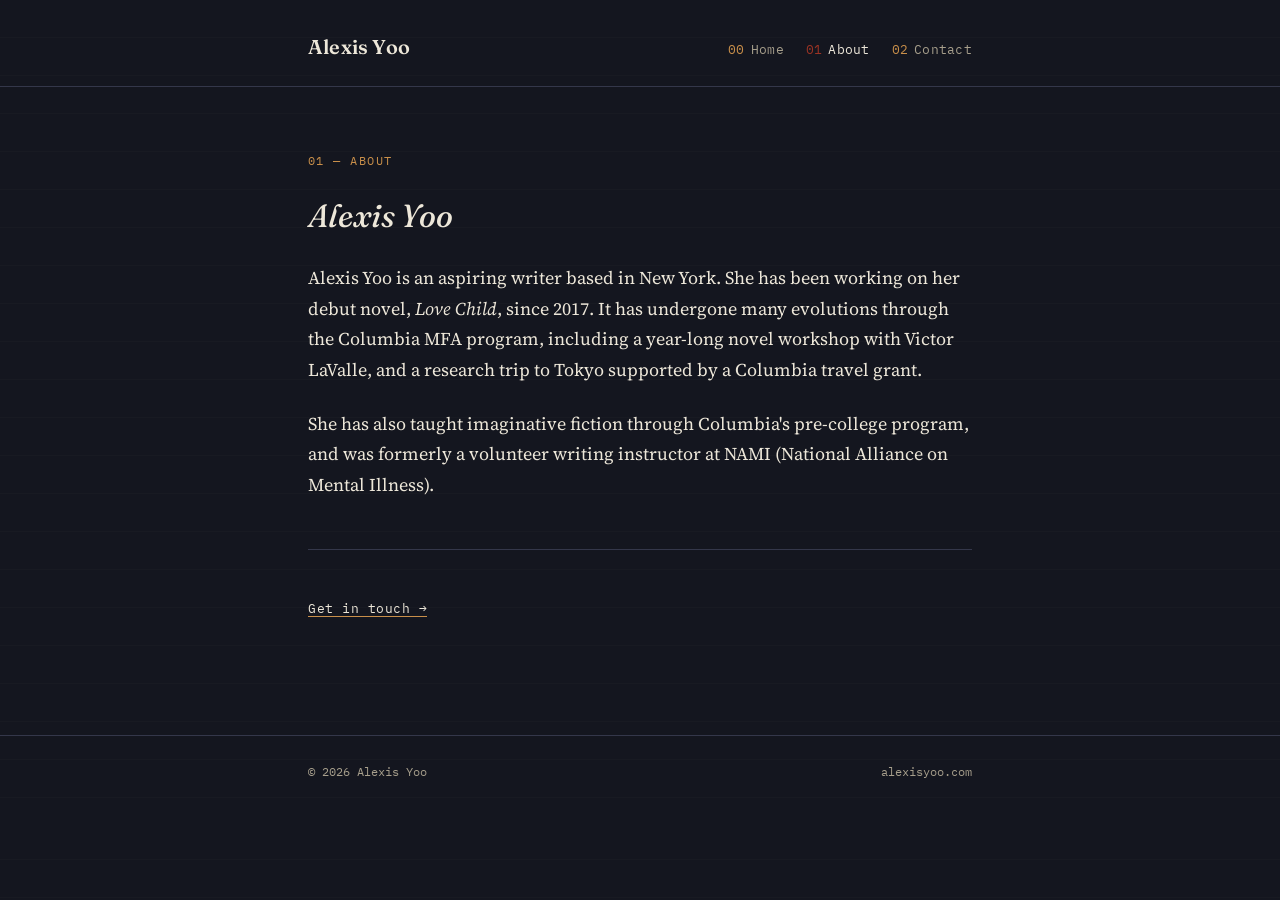
==== about.html @ 3e4c3f4c "Add files via upload" ====
<!DOCTYPE html>
<html lang="en">
<head>
<meta charset="UTF-8">
<meta name="viewport" content="width=device-width, initial-scale=1.0">
<title>About — Alexis Yoo</title>
<meta name="description" content="About Alexis Yoo, writer based in New York.">
<link rel="stylesheet" href="style.css">
</head>
<body>

<header class="site">
  <div class="header-inner">
    <div class="mark"><a href="index.html">Alexis Yoo</a></div>
    <nav class="pages" aria-label="Site">
      <a href="index.html"><span class="num">00</span>Home</a>
      <a href="about.html" aria-current="page"><span class="num">01</span>About</a>
      <a href="contact.html"><span class="num">02</span>Contact</a>
    </nav>
  </div>
</header>

<main>
  <div class="wrap">
    <p class="eyebrow">01 — About</p>
    <h2 style="font-size: 2rem; font-style: italic;">Alexis Yoo</h2>

    <p>Alexis Yoo is an aspiring writer based in New York. She has been working on her debut novel, <em>Love Child</em>, since 2017. It has undergone many evolutions through the Columbia MFA program, including a year-long novel workshop with Victor LaValle, and a research trip to Tokyo supported by a Columbia travel grant.</p>

    <p>She has also taught imaginative fiction through Columbia's pre-college program, and was formerly a volunteer writing instructor at NAMI (National Alliance on Mental Illness).</p>

    <hr class="rule">
    <p class="byline"><a href="contact.html">Get in touch →</a></p>
  </div>
</main>

<footer class="site">
  <div class="wrap">
    <span>&copy; 2026 Alexis Yoo</span>
    <span>alexisyoo.com</span>
  </div>
</footer>

</body>
</html>
---- style.css ----
@import url('https://fonts.googleapis.com/css2?family=Fraunces:ital,opsz,wght@0,9..144,300;0,9..144,450;0,9..144,600;1,9..144,450&family=Source+Serif+4:ital,wght@0,400;0,600;1,400&family=IBM+Plex+Mono:wght@400;500&display=swap');

:root {
  --ink: #14161f;
  --ink-soft: #1b1e2b;
  --paper: #ede7d9;
  --paper-dim: #a79f8c;
  --rule: #34374a;
  --accent: #9a3324;      /* manuscript red, editor's pencil */
  --accent-soft: #c98f4a; /* aged gold, hover / signature */
  --max: 720px;
}

* { box-sizing: border-box; }

html {
  scroll-behavior: smooth;
}

body {
  margin: 0;
  background: var(--ink);
  color: var(--paper);
  font-family: 'Source Serif 4', Georgia, serif;
  font-size: 18px;
  line-height: 1.7;
  -webkit-font-smoothing: antialiased;
  background-image: repeating-linear-gradient(
    to bottom,
    transparent,
    transparent 37px,
    rgba(237, 231, 217, 0.035) 38px
  );
}

::selection {
  background: var(--accent);
  color: var(--paper);
}

a {
  color: var(--paper);
  text-decoration-color: var(--accent-soft);
  text-underline-offset: 3px;
}
a:hover, a:focus-visible {
  color: var(--accent-soft);
}
a:focus-visible {
  outline: 1px dashed var(--accent-soft);
  outline-offset: 3px;
}

.wrap {
  max-width: var(--max);
  margin: 0 auto;
  padding: 0 28px;
}

/* ---- Header / manuscript nav ---- */
header.site {
  border-bottom: 1px solid var(--rule);
}
.header-inner {
  max-width: var(--max);
  margin: 0 auto;
  padding: 30px 28px 22px;
  display: flex;
  align-items: baseline;
  justify-content: space-between;
  gap: 24px;
}
.mark {
  font-family: 'Fraunces', serif;
  font-weight: 600;
  font-size: 20px;
  letter-spacing: 0.01em;
}
.mark a { text-decoration: none; }

nav.pages {
  font-family: 'IBM Plex Mono', monospace;
  font-size: 13px;
  letter-spacing: 0.02em;
  display: flex;
  gap: 22px;
  color: var(--paper-dim);
}
nav.pages a {
  text-decoration: none;
  color: var(--paper-dim);
  position: relative;
}
nav.pages a .num {
  color: var(--accent-soft);
  margin-right: 6px;
}
nav.pages a:hover,
nav.pages a[aria-current="page"] {
  color: var(--paper);
}
nav.pages a[aria-current="page"] .num {
  color: var(--accent);
}

/* ---- Main ---- */
main {
  padding: 64px 0 100px;
}

.eyebrow {
  font-family: 'IBM Plex Mono', monospace;
  font-size: 12px;
  letter-spacing: 0.12em;
  text-transform: uppercase;
  color: var(--accent-soft);
  margin: 0 0 18px;
}

h1 {
  font-family: 'Fraunces', serif;
  font-weight: 450;
  font-style: italic;
  font-size: clamp(2.4rem, 6vw, 3.6rem);
  line-height: 1.08;
  margin: 0 0 0.3em;
  letter-spacing: -0.01em;
}

h1 .cursor {
  display: inline-block;
  width: 0.5ch;
  background: var(--accent);
  margin-left: 4px;
  animation: blink 1.1s steps(1) infinite;
}
@keyframes blink {
  50% { opacity: 0; }
}
@media (prefers-reduced-motion: reduce) {
  h1 .cursor { animation: none; opacity: 1; }
}

h2 {
  font-family: 'Fraunces', serif;
  font-weight: 450;
  font-size: 1.5rem;
  margin: 0 0 0.6em;
  color: var(--paper);
}

p {
  margin: 0 0 1.3em;
  color: var(--paper);
}
p.lede {
  font-size: 1.15rem;
  color: var(--paper-dim);
  max-width: 56ch;
}

.rule {
  border: none;
  border-top: 1px solid var(--rule);
  margin: 48px 0;
}

.byline {
  font-family: 'IBM Plex Mono', monospace;
  font-size: 12.5px;
  color: var(--paper-dim);
  letter-spacing: 0.04em;
}

/* ---- Home hero list of pieces ---- */
.index-list {
  list-style: none;
  margin: 40px 0 0;
  padding: 0;
  border-top: 1px solid var(--rule);
}
.index-list li {
  border-bottom: 1px solid var(--rule);
}
.index-list a {
  display: flex;
  align-items: baseline;
  gap: 18px;
  padding: 20px 2px;
  text-decoration: none;
}
.index-list .num {
  font-family: 'IBM Plex Mono', monospace;
  font-size: 13px;
  color: var(--accent-soft);
  width: 2ch;
}
.index-list .title {
  font-family: 'Fraunces', serif;
  font-size: 1.15rem;
  flex: 1;
}
.index-list .go {
  font-family: 'IBM Plex Mono', monospace;
  font-size: 12px;
  color: var(--paper-dim);
  opacity: 0;
  transition: opacity 0.15s ease;
}
.index-list a:hover .go,
.index-list a:focus-visible .go {
  opacity: 1;
}

/* ---- Contact ---- */
.contact-block {
  margin-top: 8px;
}
.contact-email {
  font-family: 'IBM Plex Mono', monospace;
  font-size: 1.05rem;
  display: inline-block;
  padding: 4px 0;
  border-bottom: 1px solid var(--accent-soft);
}

.field {
  margin-bottom: 22px;
}
.field label {
  display: block;
  font-family: 'IBM Plex Mono', monospace;
  font-size: 12px;
  letter-spacing: 0.06em;
  text-transform: uppercase;
  color: var(--paper-dim);
  margin-bottom: 8px;
}
.field input,
.field textarea {
  width: 100%;
  background: transparent;
  border: none;
  border-bottom: 1px solid var(--rule);
  color: var(--paper);
  font-family: 'Source Serif 4', serif;
  font-size: 1rem;
  padding: 8px 2px;
}
.field input:focus,
.field textarea:focus {
  outline: none;
  border-bottom-color: var(--accent-soft);
}
.field textarea { resize: vertical; min-height: 100px; }

button.submit {
  font-family: 'IBM Plex Mono', monospace;
  font-size: 13px;
  letter-spacing: 0.04em;
  background: transparent;
  color: var(--paper);
  border: 1px solid var(--accent-soft);
  padding: 12px 20px;
  cursor: pointer;
  margin-top: 8px;
}
button.submit:hover {
  background: var(--accent-soft);
  color: var(--ink);
}

.note {
  font-family: 'IBM Plex Mono', monospace;
  font-size: 12px;
  color: var(--paper-dim);
  margin-top: 10px;
}

/* ---- Footer ---- */
footer.site {
  border-top: 1px solid var(--rule);
  padding: 26px 0 40px;
}
footer.site .wrap {
  display: flex;
  justify-content: space-between;
  align-items: baseline;
  font-family: 'IBM Plex Mono', monospace;
  font-size: 12px;
  color: var(--paper-dim);
}

@media (max-width: 520px) {
  .header-inner { flex-direction: column; gap: 10px; align-items: flex-start; }
  footer.site .wrap { flex-direction: column; gap: 6px; }
}
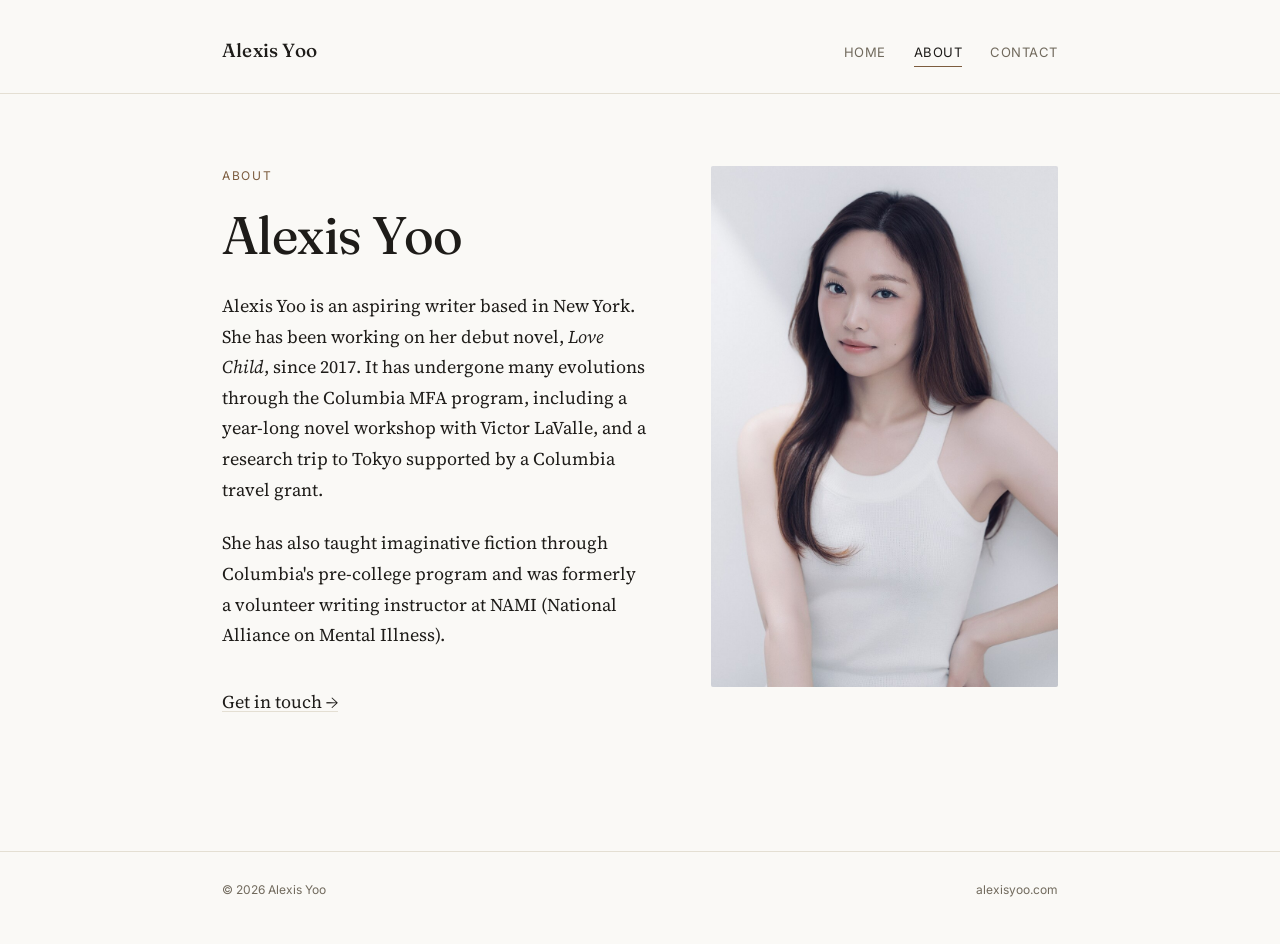
==== commit 94c56a64: "Add files via upload" ====
--- a/about.html
+++ b/about.html
@@ -13,24 +13,27 @@
   <div class="header-inner">
     <div class="mark"><a href="index.html">Alexis Yoo</a></div>
     <nav class="pages" aria-label="Site">
-      <a href="index.html"><span class="num">00</span>Home</a>
-      <a href="about.html" aria-current="page"><span class="num">01</span>About</a>
-      <a href="contact.html"><span class="num">02</span>Contact</a>
+      <a href="index.html">Home</a>
+      <a href="about.html" aria-current="page">About</a>
+      <a href="contact.html">Contact</a>
     </nav>
   </div>
 </header>
 
 <main>
   <div class="wrap">
-    <p class="eyebrow">01 — About</p>
-    <h2 style="font-size: 2rem; font-style: italic;">Alexis Yoo</h2>
-
-    <p>Alexis Yoo is an aspiring writer based in New York. She has been working on her debut novel, <em>Love Child</em>, since 2017. It has undergone many evolutions through the Columbia MFA program, including a year-long novel workshop with Victor LaValle, and a research trip to Tokyo supported by a Columbia travel grant.</p>
-
-    <p>She has also taught imaginative fiction through Columbia's pre-college program, and was formerly a volunteer writing instructor at NAMI (National Alliance on Mental Illness).</p>
-
-    <hr class="rule">
-    <p class="byline"><a href="contact.html">Get in touch →</a></p>
+    <div class="about-grid">
+      <div class="about-bio">
+        <p class="eyebrow">About</p>
+        <h1>Alexis Yoo</h1>
+        <p>Alexis Yoo is an aspiring writer based in New York. She has been working on her debut novel, <em>Love Child</em>, since 2017. It has undergone many evolutions through the Columbia MFA program, including a year-long novel workshop with Victor LaValle, and a research trip to Tokyo supported by a Columbia travel grant.</p>
+        <p>She has also taught imaginative fiction through Columbia's pre-college program and was formerly a volunteer writing instructor at NAMI (National Alliance on Mental Illness).</p>
+        <p class="byline" style="margin-top: 2em;"><a href="contact.html">Get in touch →</a></p>
+      </div>
+      <div class="about-photo">
+        <img src="alexis.jpg" alt="Portrait of Alexis Yoo">
+      </div>
+    </div>
   </div>
 </main>
 
--- a/style.css
+++ b/style.css
@@ -1,70 +1,45 @@
-@import url('https://fonts.googleapis.com/css2?family=Fraunces:ital,opsz,wght@0,9..144,300;0,9..144,450;0,9..144,600;1,9..144,450&family=Source+Serif+4:ital,wght@0,400;0,600;1,400&family=IBM+Plex+Mono:wght@400;500&display=swap');
+@import url('https://fonts.googleapis.com/css2?family=Fraunces:ital,opsz,wght@0,9..144,340;0,9..144,440;0,9..144,560;1,9..144,440&family=Source+Serif+4:ital,wght@0,400;0,600;1,400&family=Inter:wght@400;500&display=swap');
 
 :root {
-  --ink: #14161f;
-  --ink-soft: #1b1e2b;
-  --paper: #ede7d9;
-  --paper-dim: #a79f8c;
-  --rule: #34374a;
-  --accent: #9a3324;      /* manuscript red, editor's pencil */
-  --accent-soft: #c98f4a; /* aged gold, hover / signature */
-  --max: 720px;
+  --bg: #faf9f6;
+  --ink: #1e1c19;
+  --ink-dim: #716a5d;
+  --rule: #e4dfd3;
+  --accent: #7c5c3e;   /* quiet warm brown, used sparingly */
+  --max: 900px;
 }
 
 * { box-sizing: border-box; }
-
-html {
-  scroll-behavior: smooth;
-}
+html { scroll-behavior: smooth; }
 
 body {
   margin: 0;
-  background: var(--ink);
-  color: var(--paper);
+  background: var(--bg);
+  color: var(--ink);
   font-family: 'Source Serif 4', Georgia, serif;
   font-size: 18px;
   line-height: 1.7;
   -webkit-font-smoothing: antialiased;
-  background-image: repeating-linear-gradient(
-    to bottom,
-    transparent,
-    transparent 37px,
-    rgba(237, 231, 217, 0.035) 38px
-  );
 }
 
-::selection {
-  background: var(--accent);
-  color: var(--paper);
-}
+::selection { background: var(--accent); color: #fff; }
 
 a {
-  color: var(--paper);
-  text-decoration-color: var(--accent-soft);
+  color: var(--ink);
+  text-decoration-color: var(--rule);
   text-underline-offset: 3px;
 }
-a:hover, a:focus-visible {
-  color: var(--accent-soft);
-}
-a:focus-visible {
-  outline: 1px dashed var(--accent-soft);
-  outline-offset: 3px;
-}
+a:hover, a:focus-visible { color: var(--accent); text-decoration-color: var(--accent); }
+a:focus-visible { outline: 1px dashed var(--accent); outline-offset: 3px; }
 
-.wrap {
-  max-width: var(--max);
-  margin: 0 auto;
-  padding: 0 28px;
-}
+.wrap { max-width: var(--max); margin: 0 auto; padding: 0 32px; }
 
-/* ---- Header / manuscript nav ---- */
-header.site {
-  border-bottom: 1px solid var(--rule);
-}
+/* ---- Header ---- */
+header.site { border-bottom: 1px solid var(--rule); }
 .header-inner {
   max-width: var(--max);
   margin: 0 auto;
-  padding: 30px 28px 22px;
+  padding: 34px 32px 26px;
   display: flex;
   align-items: baseline;
   justify-content: space-between;
@@ -72,226 +47,138 @@
 }
 .mark {
   font-family: 'Fraunces', serif;
-  font-weight: 600;
-  font-size: 20px;
+  font-weight: 500;
+  font-size: 19px;
   letter-spacing: 0.01em;
 }
 .mark a { text-decoration: none; }
 
 nav.pages {
-  font-family: 'IBM Plex Mono', monospace;
+  font-family: 'Inter', sans-serif;
   font-size: 13px;
-  letter-spacing: 0.02em;
+  letter-spacing: 0.04em;
+  text-transform: uppercase;
   display: flex;
-  gap: 22px;
-  color: var(--paper-dim);
+  gap: 28px;
 }
 nav.pages a {
   text-decoration: none;
-  color: var(--paper-dim);
-  position: relative;
+  color: var(--ink-dim);
+  padding-bottom: 3px;
+  border-bottom: 1px solid transparent;
 }
-nav.pages a .num {
-  color: var(--accent-soft);
-  margin-right: 6px;
-}
-nav.pages a:hover,
+nav.pages a:hover { color: var(--ink); }
 nav.pages a[aria-current="page"] {
-  color: var(--paper);
-}
-nav.pages a[aria-current="page"] .num {
-  color: var(--accent);
+  color: var(--ink);
+  border-bottom-color: var(--accent);
 }
 
 /* ---- Main ---- */
-main {
-  padding: 64px 0 100px;
-}
+main { padding: 72px 0 110px; }
 
 .eyebrow {
-  font-family: 'IBM Plex Mono', monospace;
+  font-family: 'Inter', sans-serif;
   font-size: 12px;
-  letter-spacing: 0.12em;
+  letter-spacing: 0.14em;
   text-transform: uppercase;
-  color: var(--accent-soft);
-  margin: 0 0 18px;
+  color: var(--accent);
+  margin: 0 0 20px;
 }
 
 h1 {
   font-family: 'Fraunces', serif;
-  font-weight: 450;
-  font-style: italic;
-  font-size: clamp(2.4rem, 6vw, 3.6rem);
-  line-height: 1.08;
-  margin: 0 0 0.3em;
+  font-weight: 440;
+  font-size: clamp(2.3rem, 5.5vw, 3.3rem);
+  line-height: 1.1;
+  margin: 0 0 0.35em;
   letter-spacing: -0.01em;
-}
-
-h1 .cursor {
-  display: inline-block;
-  width: 0.5ch;
-  background: var(--accent);
-  margin-left: 4px;
-  animation: blink 1.1s steps(1) infinite;
-}
-@keyframes blink {
-  50% { opacity: 0; }
-}
-@media (prefers-reduced-motion: reduce) {
-  h1 .cursor { animation: none; opacity: 1; }
 }
 
 h2 {
   font-family: 'Fraunces', serif;
-  font-weight: 450;
-  font-size: 1.5rem;
-  margin: 0 0 0.6em;
-  color: var(--paper);
+  font-weight: 440;
+  font-size: 1.7rem;
+  margin: 0 0 0.7em;
 }
 
-p {
-  margin: 0 0 1.3em;
-  color: var(--paper);
+p { margin: 0 0 1.3em; color: var(--ink); }
+p.lede { font-size: 1.12rem; color: var(--ink-dim); max-width: 52ch; }
+
+.rule { border: none; border-top: 1px solid var(--rule); margin: 52px 0; }
+
+/* ---- Home: simple link list ---- */
+.index-list { list-style: none; margin: 44px 0 0; padding: 0; border-top: 1px solid var(--rule); }
+.index-list li { border-bottom: 1px solid var(--rule); }
+.index-list a {
+  display: flex; align-items: baseline; gap: 18px;
+  padding: 22px 2px; text-decoration: none;
 }
-p.lede {
-  font-size: 1.15rem;
-  color: var(--paper-dim);
-  max-width: 56ch;
+.index-list .title { font-family: 'Fraunces', serif; font-size: 1.15rem; flex: 1; }
+.index-list .go {
+  font-family: 'Inter', sans-serif; font-size: 12px; color: var(--ink-dim);
+  opacity: 0; transition: opacity 0.15s ease;
 }
+.index-list a:hover .go, .index-list a:focus-visible .go { opacity: 1; }
 
-.rule {
-  border: none;
-  border-top: 1px solid var(--rule);
-  margin: 48px 0;
+/* ---- About: bio + photo ---- */
+.about-grid {
+  display: grid;
+  grid-template-columns: 1.1fr 0.9fr;
+  gap: 64px;
+  align-items: start;
 }
+.about-photo img {
+  width: 100%;
+  height: auto;
+  display: block;
+  border-radius: 2px;
+}
+.about-bio h1 { margin-bottom: 0.5em; }
 
-.byline {
-  font-family: 'IBM Plex Mono', monospace;
-  font-size: 12.5px;
-  color: var(--paper-dim);
-  letter-spacing: 0.04em;
-}
-
-/* ---- Home hero list of pieces ---- */
-.index-list {
-  list-style: none;
-  margin: 40px 0 0;
-  padding: 0;
-  border-top: 1px solid var(--rule);
-}
-.index-list li {
-  border-bottom: 1px solid var(--rule);
-}
-.index-list a {
-  display: flex;
-  align-items: baseline;
-  gap: 18px;
-  padding: 20px 2px;
-  text-decoration: none;
-}
-.index-list .num {
-  font-family: 'IBM Plex Mono', monospace;
-  font-size: 13px;
-  color: var(--accent-soft);
-  width: 2ch;
-}
-.index-list .title {
-  font-family: 'Fraunces', serif;
-  font-size: 1.15rem;
-  flex: 1;
-}
-.index-list .go {
-  font-family: 'IBM Plex Mono', monospace;
-  font-size: 12px;
-  color: var(--paper-dim);
-  opacity: 0;
-  transition: opacity 0.15s ease;
-}
-.index-list a:hover .go,
-.index-list a:focus-visible .go {
-  opacity: 1;
+@media (max-width: 720px) {
+  .about-grid { grid-template-columns: 1fr; gap: 36px; }
+  .about-photo { order: -1; max-width: 320px; }
 }
 
 /* ---- Contact ---- */
-.contact-block {
-  margin-top: 8px;
-}
 .contact-email {
-  font-family: 'IBM Plex Mono', monospace;
-  font-size: 1.05rem;
+  font-family: 'Inter', sans-serif;
+  font-size: 1.02rem;
   display: inline-block;
   padding: 4px 0;
-  border-bottom: 1px solid var(--accent-soft);
+  border-bottom: 1px solid var(--accent);
 }
 
-.field {
-  margin-bottom: 22px;
-}
+.field { margin-bottom: 22px; }
 .field label {
-  display: block;
-  font-family: 'IBM Plex Mono', monospace;
-  font-size: 12px;
-  letter-spacing: 0.06em;
-  text-transform: uppercase;
-  color: var(--paper-dim);
+  display: block; font-family: 'Inter', sans-serif; font-size: 12px;
+  letter-spacing: 0.06em; text-transform: uppercase; color: var(--ink-dim);
   margin-bottom: 8px;
 }
-.field input,
-.field textarea {
-  width: 100%;
-  background: transparent;
-  border: none;
-  border-bottom: 1px solid var(--rule);
-  color: var(--paper);
-  font-family: 'Source Serif 4', serif;
-  font-size: 1rem;
-  padding: 8px 2px;
+.field input, .field textarea {
+  width: 100%; background: transparent; border: none; border-bottom: 1px solid var(--rule);
+  color: var(--ink); font-family: 'Source Serif 4', serif; font-size: 1rem; padding: 8px 2px;
 }
-.field input:focus,
-.field textarea:focus {
-  outline: none;
-  border-bottom-color: var(--accent-soft);
-}
+.field input:focus, .field textarea:focus { outline: none; border-bottom-color: var(--accent); }
 .field textarea { resize: vertical; min-height: 100px; }
 
 button.submit {
-  font-family: 'IBM Plex Mono', monospace;
-  font-size: 13px;
-  letter-spacing: 0.04em;
-  background: transparent;
-  color: var(--paper);
-  border: 1px solid var(--accent-soft);
-  padding: 12px 20px;
-  cursor: pointer;
-  margin-top: 8px;
+  font-family: 'Inter', sans-serif; font-size: 13px; letter-spacing: 0.03em;
+  background: transparent; color: var(--ink); border: 1px solid var(--accent);
+  padding: 12px 22px; cursor: pointer; margin-top: 8px;
 }
-button.submit:hover {
-  background: var(--accent-soft);
-  color: var(--ink);
-}
+button.submit:hover { background: var(--accent); color: #fff; }
 
-.note {
-  font-family: 'IBM Plex Mono', monospace;
-  font-size: 12px;
-  color: var(--paper-dim);
-  margin-top: 10px;
-}
+.note { font-family: 'Inter', sans-serif; font-size: 12px; color: var(--ink-dim); margin-top: 10px; }
 
 /* ---- Footer ---- */
-footer.site {
-  border-top: 1px solid var(--rule);
-  padding: 26px 0 40px;
-}
+footer.site { border-top: 1px solid var(--rule); padding: 28px 0 44px; }
 footer.site .wrap {
-  display: flex;
-  justify-content: space-between;
-  align-items: baseline;
-  font-family: 'IBM Plex Mono', monospace;
-  font-size: 12px;
-  color: var(--paper-dim);
+  display: flex; justify-content: space-between; align-items: baseline;
+  font-family: 'Inter', sans-serif; font-size: 12px; color: var(--ink-dim);
 }
 
 @media (max-width: 520px) {
-  .header-inner { flex-direction: column; gap: 10px; align-items: flex-start; }
+  .header-inner { flex-direction: column; gap: 12px; align-items: flex-start; }
   footer.site .wrap { flex-direction: column; gap: 6px; }
 }
